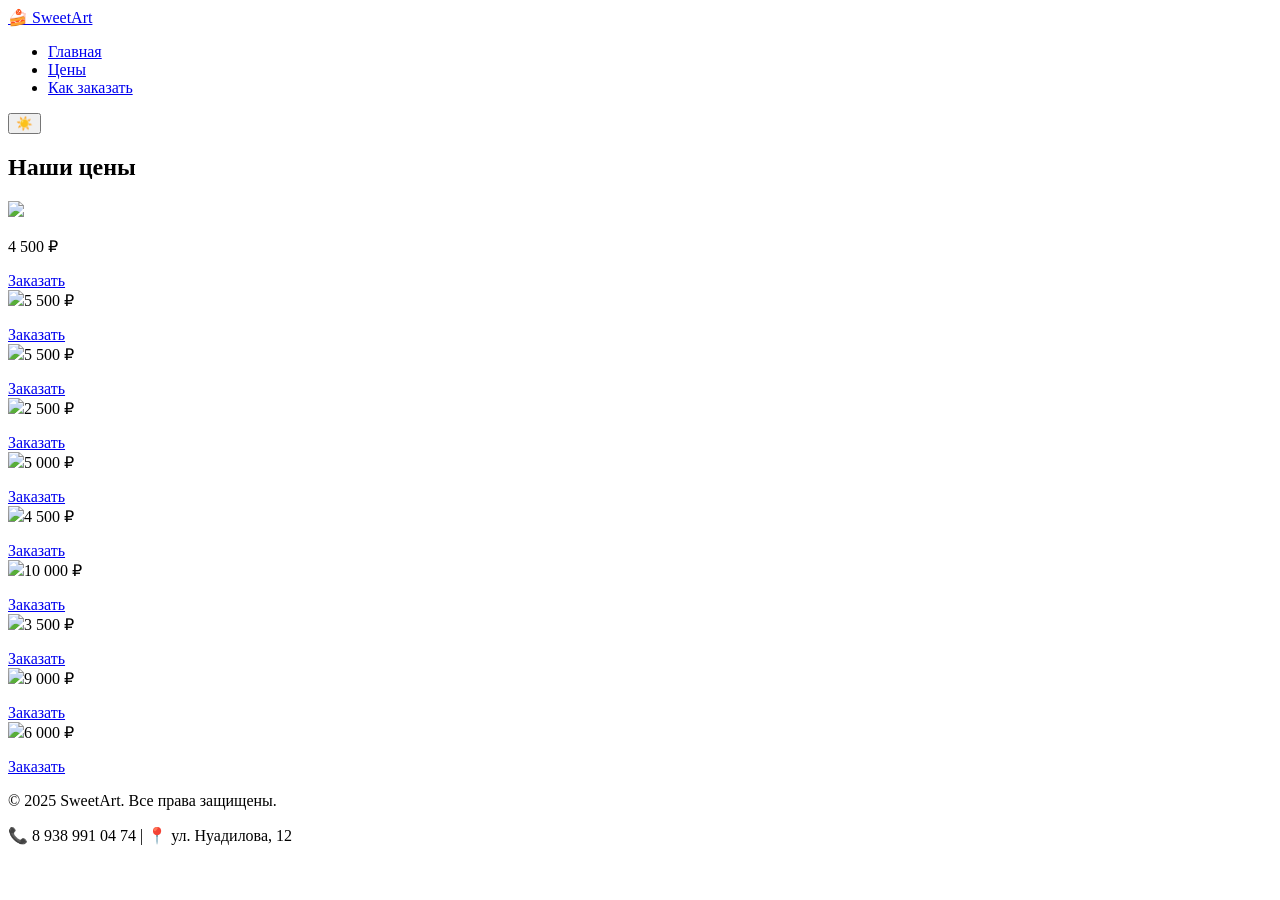
==== about.html @ b753ecaf "Create about.html" ====
<!DOCTYPE html>
<html lang="ru">
<head>
    <meta charset="UTF-8">
    <meta name="viewport" content="width=device-width, initial-scale=1.0">
    <title>Цены на торты | SweetArt</title>
    <link rel="stylesheet" href="style.css">
    <link rel="preconnect" href="https://fonts.googleapis.com">
    <link rel="preconnect" href="https://fonts.gstatic.com" crossorigin>
    <link href="https://fonts.googleapis.com/css2?family=Playfair+Display:wght@600;700&family=Montserrat:wght@300;400;600&display=swap" rel="stylesheet">
    <link rel="stylesheet" href="https://cdnjs.cloudflare.com/ajax/libs/font-awesome/6.4.0/css/all.min.css">
</head>
<body>
    <header class="header" id="header">
        <div class="container header-inner">
            <a href="index.html" class="logo">🍰 SweetArt</a>
            <nav class="nav">
                <ul class="nav-list">
                    <li><a href="index.html" class="nav-link">Главная</a></li>
                    <li><a href="about.html" class="nav-link active">Цены</a></li>
                    <li><a href="page.html" class="nav-link">Как заказать</a></li>
                </ul>
            </nav>
            <button class="theme-toggle" id="themeToggle" aria-label="Переключить тему">
                <span class="theme-icon">☀️</span>
            </button>
        </div>
    </header>

    <main class="pricing-main">
        <section class="container fade-in-up">
            <h1 class="page-title">Наши цены</h1>
            <div class="pricing-grid">
                <!-- Карточки 1-15 -->
                <div class="cake-card fade-in-up">
                    <img src="https://i.ibb.co/XkLkh96b/IMG-20260614-WA0003.jpg"/>
                    <p class="cake-price">4 500 ₽</p>
                    <a href="tel:+79389910474" class="btn-order">Заказать</a>
                </div>
                <div class="cake-card fade-in-up">
                    <img src="https://i.ibb.co/hRXLmxhj/IMG-20260614-WA0002.jpg"
                    <p class="cake-price">5 500 ₽</p>
                    <a href="tel:+79389910474" class="btn-order">Заказать</a>
                </div>
                <div class="cake-card fade-in-up">
                    <img src="https://i.ibb.co/HfKcJW9S/IMG-20260614-WA0005.jpg"
                    <p class="cake-price">5 500 ₽</p>
                    <a href="tel:+79389910474" class="btn-order">Заказать</a>
                </div>
                <div class="cake-card fade-in-up">
                    <img src="https://i.ibb.co/QFNVDpsS/IMG-20260614-WA0004.jpg"
                    <p class="cake-price">2 500 ₽</p>
                    <a href="tel:+79389910474" class="btn-order">Заказать</a>
                </div>
                <div class="cake-card fade-in-up">
                    <img src="https://i.ibb.co/HDD4KJ0s/IMG-20260614-WA0013.jpg"
                    <p class="cake-price">5 000 ₽</p>
                    <a href="tel:+79389910474" class="btn-order">Заказать</a>
                </div>
                <div class="cake-card fade-in-up">
                    <img src="https://i.ibb.co/cXFBywyJ/IMG-20260614-WA0010.jpg"
                    <p class="cake-price">4 500 ₽</p>
                    <a href="tel:+79389910474" class="btn-order">Заказать</a>
                </div>
                <div class="cake-card fade-in-up">
                    <img src="https://i.ibb.co/j73f6Sf/IMG-20260614-WA0014.jpg"
                    <p class="cake-price">10 000 ₽</p>
                    <a href="tel:+79389910474" class="btn-order">Заказать</a>
                </div>
                <div class="cake-card fade-in-up">
                    <img src="https://i.ibb.co/tTd5hp4y/IMG-20260614-WA0012.jpg"
                    <p class="cake-price">3 500 ₽</p>
                    <a href="tel:+79389910474" class="btn-order">Заказать</a>
                </div>
                <div class="cake-card fade-in-up">
                    <img src="https://i.ibb.co/prkfgc9K/IMG-20260614-WA0007.jpg"
                    <p class="cake-price">9 000 ₽</p>
                    <a href="tel:+79389910474" class="btn-order">Заказать</a>
                </div>
                <div class="cake-card fade-in-up">
                    <img src="https://i.ibb.co/7t34cH4P/IMG-20260614-WA0006.jpg"
                    <p class="cake-price">6 000 ₽</p>
                    <a href="tel:+79389910474" class="btn-order">Заказать</a>
                
                </div>
            </div>
        </section>
    </main>

    <footer class="footer">
        <div class="container footer-inner">
            <p>&copy; 2025 SweetArt. Все права защищены.</p>
            <p>📞 8 938 991 04 74 | 📍 ул. Нуадилова, 12</p>
        </div>
    </footer>

    <script>
        const themeToggle = document.getElementById('themeToggle');
        const body = document.body;
        const themeIcon = themeToggle.querySelector('.theme-icon');
        function setTheme(isDark) {
            if (isDark) {
                body.classList.add('dark-mode');
                themeIcon.textContent = '🌙';
                localStorage.setItem('theme', 'dark');
            } else {
                body.classList.remove('dark-mode');
                themeIcon.textContent = '☀️';
                localStorage.setItem('theme', 'light');
            }
        }
        themeToggle.addEventListener('click', () => setTheme(!body.classList.contains('dark-mode')));
        const savedTheme = localStorage.getItem('theme');
        if (savedTheme === 'dark') setTheme(true);
        else if (savedTheme === 'light') setTheme(false);

        const observer = new IntersectionObserver((entries) => {
            entries.forEach(entry => {
                if (entry.isIntersecting) entry.target.classList.add('visible');
            });
        }, { threshold: 0.1 });
        document.querySelectorAll('.fade-in-up').forEach(el => observer.observe(el));

        window.addEventListener('scroll', () => {
            const header = document.getElementById('header');
            if (window.scrollY > 50) header.classList.add('scrolled');
            else header.classList.remove('scrolled');
        });
    </script>
</body>
</html>
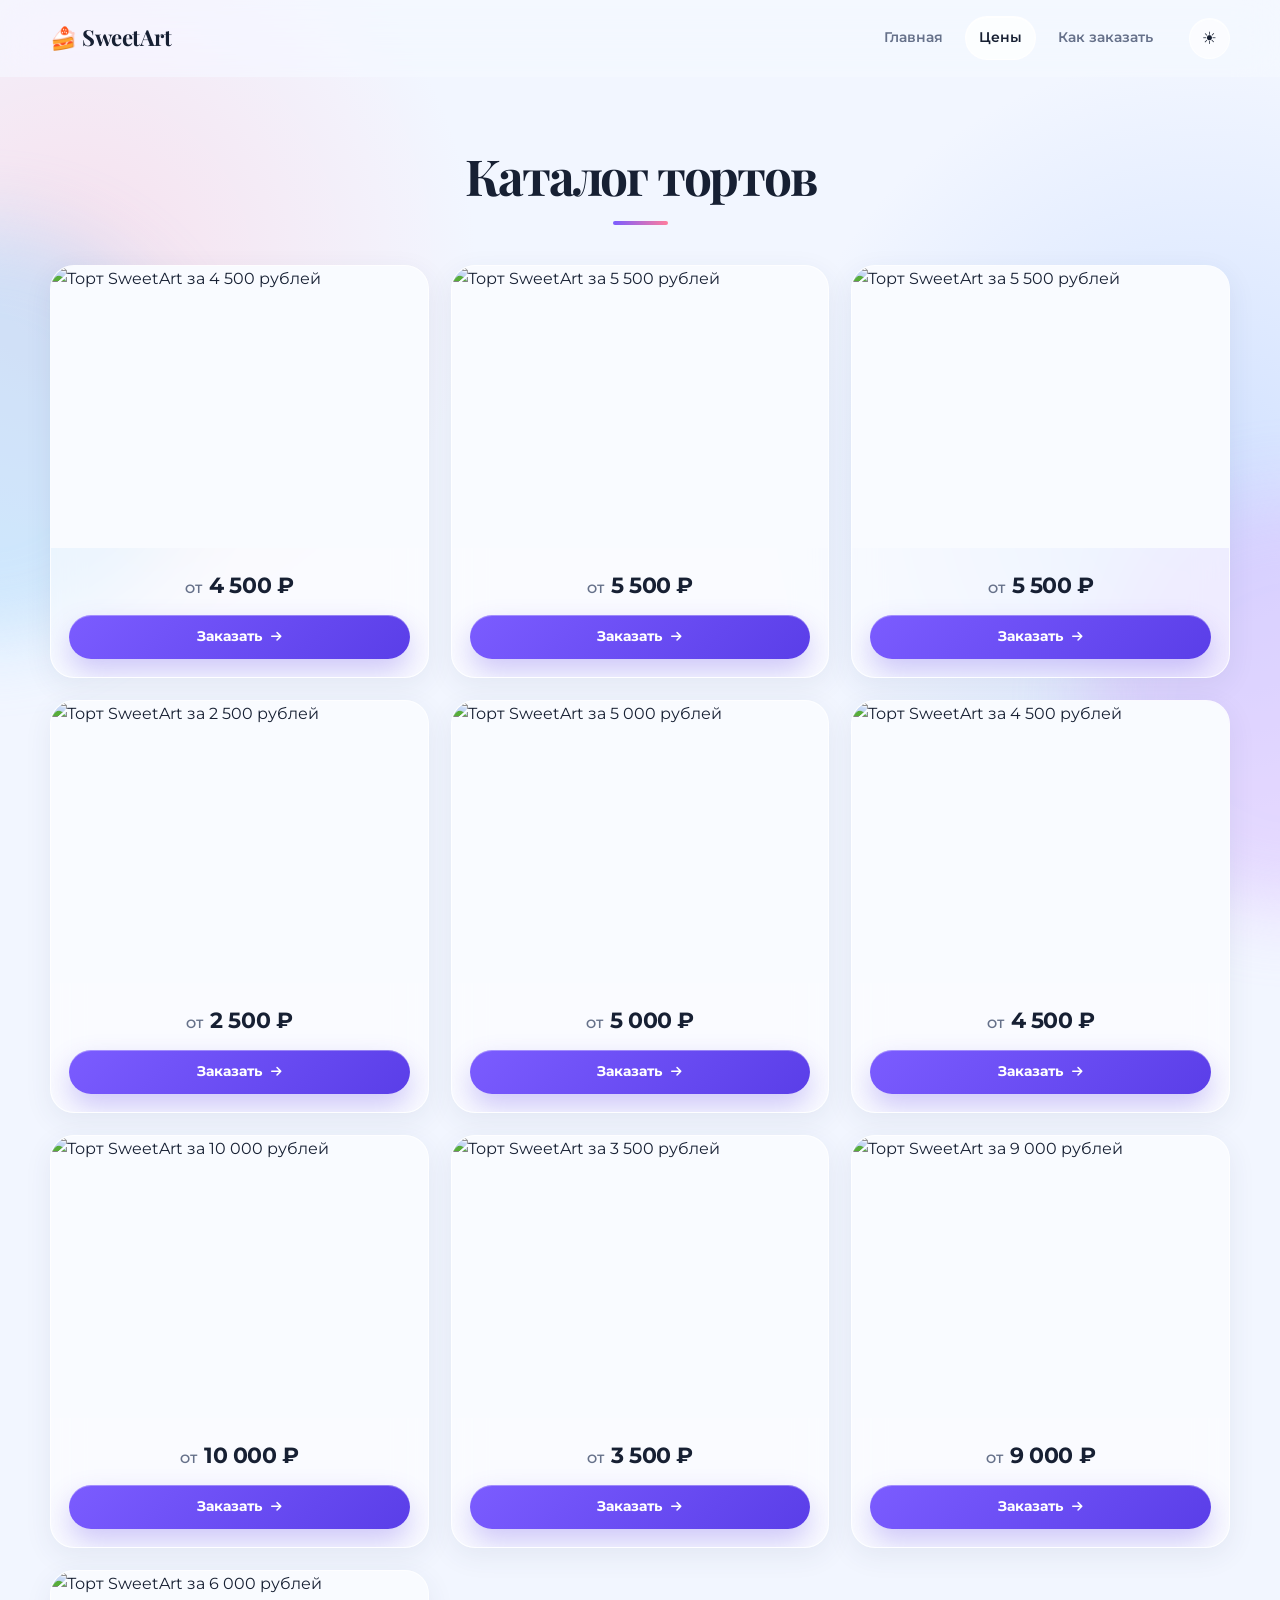
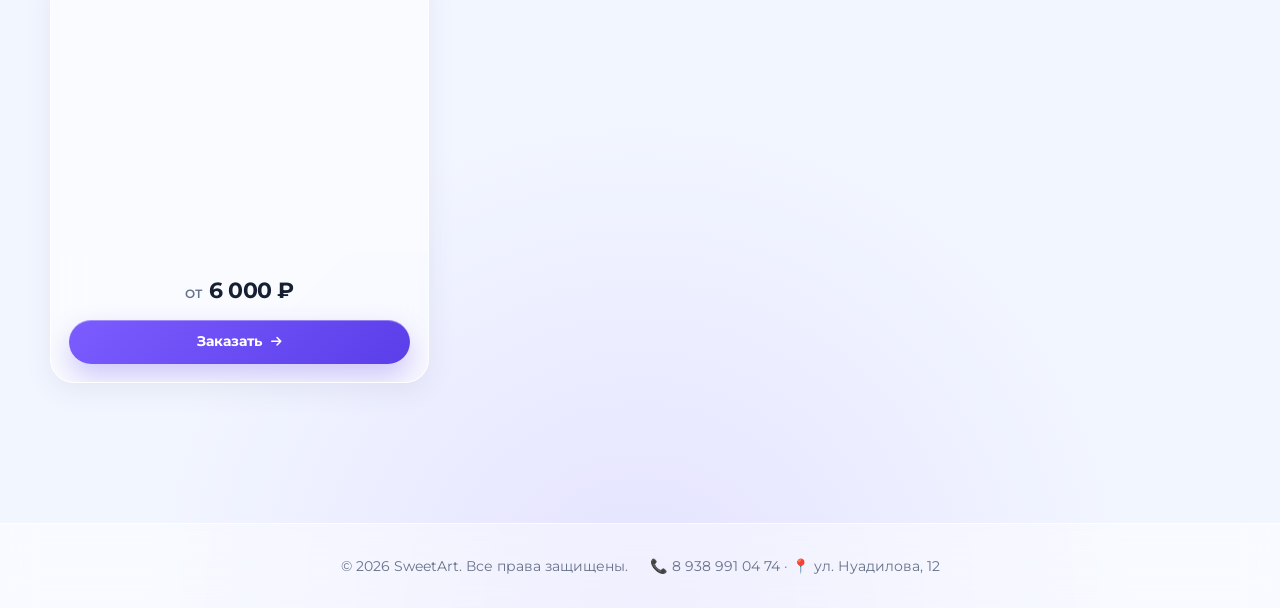
==== commit 5b65155c: "Add files via upload" ====
--- a/about.html
+++ b/about.html
@@ -7,90 +7,88 @@
     <link rel="stylesheet" href="style.css">
     <link rel="preconnect" href="https://fonts.googleapis.com">
     <link rel="preconnect" href="https://fonts.gstatic.com" crossorigin>
-    <link href="https://fonts.googleapis.com/css2?family=Playfair+Display:wght@600;700&family=Montserrat:wght@300;400;600&display=swap" rel="stylesheet">
+    <link href="https://fonts.googleapis.com/css2?family=Montserrat:wght@400;500;600;700&family=Playfair+Display:wght@600;700&display=swap" rel="stylesheet">
     <link rel="stylesheet" href="https://cdnjs.cloudflare.com/ajax/libs/font-awesome/6.4.0/css/all.min.css">
 </head>
 <body>
     <header class="header" id="header">
         <div class="container header-inner">
-            <a href="index.html" class="logo">🍰 SweetArt</a>
-            <nav class="nav">
+            <a href="index.html" class="logo" aria-label="SweetArt — главная">🍰 SweetArt</a>
+            <nav class="nav" aria-label="Основная навигация">
                 <ul class="nav-list">
                     <li><a href="index.html" class="nav-link">Главная</a></li>
-                    <li><a href="about.html" class="nav-link active">Цены</a></li>
+                    <li><a href="about.html" class="nav-link active" aria-current="page">Цены</a></li>
                     <li><a href="page.html" class="nav-link">Как заказать</a></li>
                 </ul>
             </nav>
-            <button class="theme-toggle" id="themeToggle" aria-label="Переключить тему">
-                <span class="theme-icon">☀️</span>
+            <button class="theme-toggle" id="themeToggle" type="button" aria-label="Переключить тему">
+                <span class="theme-icon" aria-hidden="true">☀️</span>
             </button>
         </div>
     </header>
 
     <main class="pricing-main">
         <section class="container fade-in-up">
-            <h1 class="page-title">Наши цены</h1>
+            <h1 class="page-title">Каталог тортов</h1>
             <div class="pricing-grid">
-                <!-- Карточки 1-15 -->
-                <div class="cake-card fade-in-up">
-                    <img src="https://i.ibb.co/XkLkh96b/IMG-20260614-WA0003.jpg"/>
+                <article class="cake-card fade-in-up">
+                    <img src="https://i.ibb.co/XkLkh96b/IMG-20260614-WA0003.jpg" alt="Торт SweetArt за 4 500 рублей" loading="lazy">
                     <p class="cake-price">4 500 ₽</p>
                     <a href="tel:+79389910474" class="btn-order">Заказать</a>
-                </div>
-                <div class="cake-card fade-in-up">
-                    <img src="https://i.ibb.co/hRXLmxhj/IMG-20260614-WA0002.jpg"
+                </article>
+                <article class="cake-card fade-in-up">
+                    <img src="https://i.ibb.co/hRXLmxhj/IMG-20260614-WA0002.jpg" alt="Торт SweetArt за 5 500 рублей" loading="lazy">
                     <p class="cake-price">5 500 ₽</p>
                     <a href="tel:+79389910474" class="btn-order">Заказать</a>
-                </div>
-                <div class="cake-card fade-in-up">
-                    <img src="https://i.ibb.co/HfKcJW9S/IMG-20260614-WA0005.jpg"
+                </article>
+                <article class="cake-card fade-in-up">
+                    <img src="https://i.ibb.co/HfKcJW9S/IMG-20260614-WA0005.jpg" alt="Торт SweetArt за 5 500 рублей" loading="lazy">
                     <p class="cake-price">5 500 ₽</p>
                     <a href="tel:+79389910474" class="btn-order">Заказать</a>
-                </div>
-                <div class="cake-card fade-in-up">
-                    <img src="https://i.ibb.co/QFNVDpsS/IMG-20260614-WA0004.jpg"
+                </article>
+                <article class="cake-card fade-in-up">
+                    <img src="https://i.ibb.co/QFNVDpsS/IMG-20260614-WA0004.jpg" alt="Торт SweetArt за 2 500 рублей" loading="lazy">
                     <p class="cake-price">2 500 ₽</p>
                     <a href="tel:+79389910474" class="btn-order">Заказать</a>
-                </div>
-                <div class="cake-card fade-in-up">
-                    <img src="https://i.ibb.co/HDD4KJ0s/IMG-20260614-WA0013.jpg"
+                </article>
+                <article class="cake-card fade-in-up">
+                    <img src="https://i.ibb.co/HDD4KJ0s/IMG-20260614-WA0013.jpg" alt="Торт SweetArt за 5 000 рублей" loading="lazy">
                     <p class="cake-price">5 000 ₽</p>
                     <a href="tel:+79389910474" class="btn-order">Заказать</a>
-                </div>
-                <div class="cake-card fade-in-up">
-                    <img src="https://i.ibb.co/cXFBywyJ/IMG-20260614-WA0010.jpg"
+                </article>
+                <article class="cake-card fade-in-up">
+                    <img src="https://i.ibb.co/cXFBywyJ/IMG-20260614-WA0010.jpg" alt="Торт SweetArt за 4 500 рублей" loading="lazy">
                     <p class="cake-price">4 500 ₽</p>
                     <a href="tel:+79389910474" class="btn-order">Заказать</a>
-                </div>
-                <div class="cake-card fade-in-up">
-                    <img src="https://i.ibb.co/j73f6Sf/IMG-20260614-WA0014.jpg"
+                </article>
+                <article class="cake-card fade-in-up">
+                    <img src="https://i.ibb.co/j73f6Sf/IMG-20260614-WA0014.jpg" alt="Торт SweetArt за 10 000 рублей" loading="lazy">
                     <p class="cake-price">10 000 ₽</p>
                     <a href="tel:+79389910474" class="btn-order">Заказать</a>
-                </div>
-                <div class="cake-card fade-in-up">
-                    <img src="https://i.ibb.co/tTd5hp4y/IMG-20260614-WA0012.jpg"
+                </article>
+                <article class="cake-card fade-in-up">
+                    <img src="https://i.ibb.co/tTd5hp4y/IMG-20260614-WA0012.jpg" alt="Торт SweetArt за 3 500 рублей" loading="lazy">
                     <p class="cake-price">3 500 ₽</p>
                     <a href="tel:+79389910474" class="btn-order">Заказать</a>
-                </div>
-                <div class="cake-card fade-in-up">
-                    <img src="https://i.ibb.co/prkfgc9K/IMG-20260614-WA0007.jpg"
+                </article>
+                <article class="cake-card fade-in-up">
+                    <img src="https://i.ibb.co/prkfgc9K/IMG-20260614-WA0007.jpg" alt="Торт SweetArt за 9 000 рублей" loading="lazy">
                     <p class="cake-price">9 000 ₽</p>
                     <a href="tel:+79389910474" class="btn-order">Заказать</a>
-                </div>
-                <div class="cake-card fade-in-up">
-                    <img src="https://i.ibb.co/7t34cH4P/IMG-20260614-WA0006.jpg"
+                </article>
+                <article class="cake-card fade-in-up">
+                    <img src="https://i.ibb.co/7t34cH4P/IMG-20260614-WA0006.jpg" alt="Торт SweetArt за 6 000 рублей" loading="lazy">
                     <p class="cake-price">6 000 ₽</p>
                     <a href="tel:+79389910474" class="btn-order">Заказать</a>
-                
-                </div>
+                </article>
             </div>
         </section>
     </main>
 
     <footer class="footer">
         <div class="container footer-inner">
-            <p>&copy; 2025 SweetArt. Все права защищены.</p>
-            <p>📞 8 938 991 04 74 | 📍 ул. Нуадилова, 12</p>
+            <p>&copy; 2026 SweetArt. Все права защищены.</p>
+            <p>📞 8 938 991 04 74 · 📍 ул. Нуадилова, 12</p>
         </div>
     </footer>
 
@@ -99,33 +97,18 @@
         const body = document.body;
         const themeIcon = themeToggle.querySelector('.theme-icon');
         function setTheme(isDark) {
-            if (isDark) {
-                body.classList.add('dark-mode');
-                themeIcon.textContent = '🌙';
-                localStorage.setItem('theme', 'dark');
-            } else {
-                body.classList.remove('dark-mode');
-                themeIcon.textContent = '☀️';
-                localStorage.setItem('theme', 'light');
-            }
+            body.classList.toggle('dark-mode', isDark);
+            themeIcon.textContent = isDark ? '🌙' : '☀️';
+            localStorage.setItem('theme', isDark ? 'dark' : 'light');
         }
         themeToggle.addEventListener('click', () => setTheme(!body.classList.contains('dark-mode')));
-        const savedTheme = localStorage.getItem('theme');
-        if (savedTheme === 'dark') setTheme(true);
-        else if (savedTheme === 'light') setTheme(false);
+        setTheme(localStorage.getItem('theme') === 'dark');
 
         const observer = new IntersectionObserver((entries) => {
-            entries.forEach(entry => {
-                if (entry.isIntersecting) entry.target.classList.add('visible');
-            });
-        }, { threshold: 0.1 });
+            entries.forEach(entry => { if (entry.isIntersecting) entry.target.classList.add('visible'); });
+        }, { threshold: 0.08 });
         document.querySelectorAll('.fade-in-up').forEach(el => observer.observe(el));
-
-        window.addEventListener('scroll', () => {
-            const header = document.getElementById('header');
-            if (window.scrollY > 50) header.classList.add('scrolled');
-            else header.classList.remove('scrolled');
-        });
+        window.addEventListener('scroll', () => document.getElementById('header').classList.toggle('scrolled', window.scrollY > 16));
     </script>
 </body>
 </html>
--- a/style.css
+++ b/style.css
@@ -0,0 +1,216 @@
+:root {
+    --bg: #f2f6ff;
+    --bg-soft: #f9fbff;
+    --surface: rgba(255, 255, 255, 0.58);
+    --surface-strong: rgba(255, 255, 255, 0.78);
+    --surface-solid: #ffffff;
+    --text: #172033;
+    --text-muted: #66718a;
+    --accent: #7b5cff;
+    --accent-deep: #5a3ee8;
+    --accent-warm: #ff7c9c;
+    --line: rgba(255, 255, 255, 0.72);
+    --line-dark: rgba(27, 38, 59, 0.09);
+    --shadow-sm: 0 8px 28px rgba(45, 65, 106, 0.08);
+    --shadow: 0 24px 70px rgba(49, 66, 107, 0.15);
+    --hero-glow: rgba(123, 92, 255, 0.25);
+    --header-bg: rgba(246, 248, 255, 0.62);
+    --footer-bg: rgba(255, 255, 255, 0.46);
+    --transition: 220ms cubic-bezier(.2, .75, .25, 1);
+}
+
+.dark-mode {
+    --bg: #0f1422;
+    --bg-soft: #151b2d;
+    --surface: rgba(25, 33, 53, 0.58);
+    --surface-strong: rgba(26, 35, 57, 0.79);
+    --surface-solid: #1a2337;
+    --text: #f6f8ff;
+    --text-muted: #b7c1d6;
+    --accent: #a995ff;
+    --accent-deep: #8e78ff;
+    --accent-warm: #ff9ab3;
+    --line: rgba(255, 255, 255, 0.14);
+    --line-dark: rgba(255, 255, 255, 0.12);
+    --shadow-sm: 0 10px 32px rgba(0, 0, 0, 0.22);
+    --shadow: 0 28px 75px rgba(0, 0, 0, 0.38);
+    --hero-glow: rgba(169, 149, 255, 0.18);
+    --header-bg: rgba(15, 20, 34, 0.62);
+    --footer-bg: rgba(18, 25, 42, 0.64);
+}
+
+* { box-sizing: border-box; }
+html { scroll-behavior: smooth; }
+body {
+    min-width: 320px;
+    margin: 0;
+    overflow-x: hidden;
+    background:
+        radial-gradient(circle at 6% 12%, rgba(255, 182, 203, .34), transparent 25rem),
+        radial-gradient(circle at 94% 22%, rgba(155, 190, 255, .38), transparent 27rem),
+        radial-gradient(circle at 50% 100%, rgba(192, 174, 255, .28), transparent 31rem),
+        var(--bg);
+    color: var(--text);
+    font-family: "Montserrat", system-ui, sans-serif;
+    line-height: 1.6;
+    transition: background-color var(--transition), color var(--transition);
+}
+
+body::before,
+body::after {
+    position: fixed;
+    z-index: -1;
+    content: "";
+    width: 26rem;
+    height: 26rem;
+    border-radius: 50%;
+    pointer-events: none;
+    filter: blur(38px);
+    opacity: .42;
+}
+body::before { top: 25vh; left: -14rem; background: #9dd9ff; }
+body::after { top: 55vh; right: -14rem; background: #d8b4ff; }
+
+h1, h2, h3, .logo { font-family: "Playfair Display", Georgia, serif; }
+h1, h2, h3, p { margin-top: 0; }
+a { color: inherit; text-decoration: none; }
+img { display: block; max-width: 100%; }
+button { font: inherit; }
+
+.container { width: min(1180px, calc(100% - 40px)); margin: 0 auto; }
+
+/* Motion */
+.fade-in-up { opacity: 0; transform: translateY(24px); transition: opacity .65s ease, transform .65s ease; }
+.fade-in-up.visible { opacity: 1; transform: translateY(0); }
+.step-left { transform: translateX(-24px); }
+.step-right { transform: translateX(24px); }
+.step-bottom { transform: translateY(24px); }
+.step-left.visible, .step-right.visible, .step-bottom.visible { transform: translate(0); opacity: 1; }
+@media (prefers-reduced-motion: reduce) {
+    *, *::before, *::after { scroll-behavior: auto !important; transition-duration: .01ms !important; animation-duration: .01ms !important; animation-iteration-count: 1 !important; }
+}
+
+/* Header */
+.header {
+    position: fixed;
+    inset: 0 0 auto;
+    z-index: 20;
+    border-bottom: 1px solid transparent;
+    background: var(--header-bg);
+    backdrop-filter: blur(20px) saturate(155%);
+    -webkit-backdrop-filter: blur(20px) saturate(155%);
+    transition: background var(--transition), border-color var(--transition), box-shadow var(--transition);
+}
+.header.scrolled { border-color: var(--line); box-shadow: var(--shadow-sm); }
+.header-inner { min-height: 76px; display: flex; align-items: center; gap: 22px; justify-content: space-between; }
+.logo { display: inline-flex; align-items: center; gap: 9px; color: var(--text); font-size: 1.38rem; font-weight: 700; letter-spacing: -.02em; white-space: nowrap; }
+.logo::first-letter { color: var(--accent); }
+.nav { margin-left: auto; }
+.nav-list { display: flex; align-items: center; gap: 8px; margin: 0; padding: 0; list-style: none; }
+.nav-link { display: block; padding: 9px 13px; border: 1px solid transparent; border-radius: 999px; color: var(--text-muted); font-size: .9rem; font-weight: 600; transition: background var(--transition), color var(--transition), border-color var(--transition), transform var(--transition); }
+.nav-link:hover { color: var(--text); transform: translateY(-1px); }
+.nav-link.active { border-color: var(--line); background: var(--surface-strong); box-shadow: inset 0 1px 0 rgba(255,255,255,.68); color: var(--text); }
+.theme-toggle { width: 41px; height: 41px; display: grid; place-items: center; flex: 0 0 auto; border: 1px solid var(--line); border-radius: 50%; background: var(--surface); color: var(--text); box-shadow: inset 0 1px 0 rgba(255,255,255,.62); cursor: pointer; transition: transform var(--transition), background var(--transition); }
+.theme-toggle:hover { transform: translateY(-2px) rotate(9deg); background: var(--surface-strong); }
+.theme-icon { font-size: 1.05rem; }
+
+/* Core sections */
+main { padding-top: 76px; }
+section { padding: 82px 0; }
+.section-title, .page-title { margin-bottom: 18px; color: var(--text); font-size: clamp(2rem, 4vw, 3.1rem); line-height: 1.1; letter-spacing: -.045em; text-align: center; }
+.section-title::after, .page-title::after { width: 55px; height: 4px; display: block; margin: 18px auto 0; border-radius: 999px; background: linear-gradient(90deg, var(--accent), var(--accent-warm)); content: ""; }
+
+/* Hero */
+.hero {
+    position: relative;
+    min-height: min(710px, calc(100svh - 76px));
+    display: grid;
+    place-items: center;
+    overflow: hidden;
+    text-align: center;
+}
+.hero::before, .hero::after { position: absolute; content: ""; border-radius: 50%; pointer-events: none; }
+.hero::before { width: 34rem; height: 34rem; top: -15rem; left: -12rem; background: radial-gradient(circle, rgba(255, 255, 255, .92) 0, rgba(255,255,255,.18) 35%, transparent 70%); }
+.hero::after { width: 31rem; height: 31rem; right: -12rem; bottom: -13rem; background: radial-gradient(circle, var(--hero-glow), transparent 70%); }
+.hero-overlay { position: absolute; inset: 32px; border: 1px solid var(--line); border-radius: 34px; background: linear-gradient(120deg, rgba(255,255,255,.36), rgba(255,255,255,.07)); box-shadow: inset 0 1px 0 rgba(255,255,255,.6); }
+.hero-content { position: relative; z-index: 1; max-width: 840px; padding: 60px 30px; }
+.hero-content::before { display: block; margin-bottom: 17px; color: var(--accent-deep); content: "КОНДИТЕРСКАЯ В СЕРНОВОДСКЕ"; font-size: .72rem; font-weight: 700; letter-spacing: .16em; }
+.hero-title { max-width: 780px; margin: 0 auto 20px; font-size: clamp(2.7rem, 6vw, 5.6rem); line-height: .98; letter-spacing: -.06em; }
+.hero-subtitle { max-width: 620px; margin: 0 auto 32px; color: var(--text-muted); font-size: clamp(1.05rem, 2.2vw, 1.28rem); }
+.hero-cta, .btn-order { display: inline-flex; align-items: center; justify-content: center; gap: 9px; border-radius: 999px; background: linear-gradient(135deg, var(--accent), var(--accent-deep)); color: #fff; font-weight: 700; box-shadow: 0 13px 28px rgba(92, 64, 233, .28), inset 0 1px 0 rgba(255,255,255,.32); transition: transform var(--transition), box-shadow var(--transition), filter var(--transition); }
+.hero-cta { min-height: 54px; padding: 0 25px; }
+.hero-cta::before { content: "\f095"; font-family: "Font Awesome 6 Free"; font-weight: 900; font-size: .9rem; }
+.hero-cta:hover, .btn-order:hover { filter: saturate(1.15); transform: translateY(-3px); box-shadow: 0 18px 34px rgba(92, 64, 233, .35); }
+
+/* Informational blocks */
+.about-master { padding-bottom: 34px; }
+.about-text { max-width: 850px; margin: 0 auto; padding: 28px 34px; border: 1px solid var(--line); border-radius: 28px; background: var(--surface); box-shadow: var(--shadow-sm), inset 0 1px 0 rgba(255,255,255,.55); color: var(--text-muted); font-size: 1.05rem; line-height: 1.8; text-align: center; backdrop-filter: blur(16px); }
+.contacts { padding-top: 42px; }
+.contact-cards { display: grid; grid-template-columns: repeat(2, minmax(0, 1fr)); gap: 20px; max-width: 850px; margin: 0 auto; }
+.contact-card { min-height: 168px; display: grid; place-content: center; justify-items: center; padding: 28px; border: 1px solid var(--line); border-radius: 26px; background: var(--surface); box-shadow: var(--shadow-sm), inset 0 1px 0 rgba(255,255,255,.55); text-align: center; backdrop-filter: blur(16px); transition: transform var(--transition), box-shadow var(--transition); }
+.contact-card:hover { transform: translateY(-5px); box-shadow: var(--shadow); }
+.contact-card .icon { margin-bottom: 13px; color: var(--accent); font-size: 1.6rem; }
+.contact-link, .contact-address { max-width: 100%; color: var(--text); font-size: clamp(1.04rem, 2vw, 1.25rem); font-weight: 700; overflow-wrap: anywhere; }
+.map-section { padding-top: 44px; }
+.map-wrapper { overflow: hidden; border: 1px solid var(--line); border-radius: 28px; background: var(--surface); box-shadow: var(--shadow); }
+.map-wrapper iframe { width: 100%; height: clamp(300px, 45vw, 460px); border: 0; filter: saturate(.88) contrast(.96); }
+.dark-mode .map-wrapper iframe { filter: grayscale(.18) invert(.88) hue-rotate(175deg) saturate(.62); }
+
+/* Price page */
+.pricing-main section { padding-top: 72px; }
+.page-title { margin-top: 0; margin-bottom: 40px; }
+.pricing-grid { display: grid; grid-template-columns: repeat(3, minmax(0, 1fr)); gap: 22px; margin-bottom: 10px; }
+.cake-card { min-width: 0; display: flex; flex-direction: column; overflow: hidden; border: 1px solid var(--line); border-radius: 24px; background: var(--surface); box-shadow: var(--shadow-sm), inset 0 1px 0 rgba(255,255,255,.55); backdrop-filter: blur(16px); transition: transform var(--transition), box-shadow var(--transition), border-color var(--transition); }
+.cake-card:hover { z-index: 1; transform: translateY(-7px); border-color: rgba(123, 92, 255, .42); box-shadow: var(--shadow); }
+.cake-card img { width: 100%; height: auto; aspect-ratio: 4 / 3; object-fit: cover; background: var(--bg-soft); }
+.cake-price { margin: 0; padding: 20px 20px 12px; color: var(--text); font-size: 1.35rem; font-weight: 700; letter-spacing: -.02em; text-align: center; }
+.cake-price::before { margin-right: 7px; color: var(--text-muted); content: "от"; font-size: .78rem; font-weight: 600; letter-spacing: 0; text-transform: uppercase; }
+.btn-order { min-height: 44px; margin: 0 18px 18px; padding: 0 20px; font-size: .9rem; }
+.btn-order::after { content: "\f061"; font-family: "Font Awesome 6 Free"; font-weight: 900; font-size: .75rem; }
+
+/* Steps */
+.steps { display: grid; grid-template-columns: repeat(3, minmax(0, 1fr)); gap: 20px; max-width: 1120px; margin: 0 auto; }
+.step { min-height: 260px; padding: 30px 26px; border: 1px solid var(--line); border-radius: 26px; background: var(--surface); box-shadow: var(--shadow-sm), inset 0 1px 0 rgba(255,255,255,.55); text-align: center; backdrop-filter: blur(16px); transition: transform var(--transition), box-shadow var(--transition); }
+.step:hover { transform: translateY(-6px); box-shadow: var(--shadow); }
+.step-icon { width: 62px; height: 62px; display: grid; place-items: center; margin: 0 auto 20px; border: 1px solid var(--line); border-radius: 20px; background: var(--surface-strong); font-size: 1.8rem; box-shadow: inset 0 1px 0 rgba(255,255,255,.65); }
+.step h3 { margin-bottom: 11px; color: var(--text); font-size: 1.34rem; line-height: 1.25; }
+.step p { margin: 0; color: var(--text-muted); font-size: .95rem; }
+.step p a { color: var(--accent-deep); font-weight: 700; text-decoration: underline; text-decoration-color: rgba(123,92,255,.35); text-underline-offset: 3px; }
+
+/* Footer */
+.footer { margin-top: 48px; padding: 31px 0; border-top: 1px solid var(--line); background: var(--footer-bg); color: var(--text-muted); text-align: center; backdrop-filter: blur(16px); }
+.footer-inner { display: flex; justify-content: center; flex-wrap: wrap; gap: 8px 22px; }
+.footer-inner p { margin: 0; font-size: .88rem; }
+
+/* Responsive */
+@media (max-width: 900px) {
+    .pricing-grid { grid-template-columns: repeat(2, minmax(0, 1fr)); }
+    .steps { grid-template-columns: 1fr; max-width: 660px; }
+    .step { min-height: auto; }
+}
+@media (max-width: 690px) {
+    .container { width: min(100% - 28px, 1180px); }
+    .header-inner { min-height: 68px; padding: 6px 0 7px; gap: 10px; flex-wrap: wrap; }
+    main { padding-top: 112px; }
+    .nav { order: 3; width: 100%; margin: -4px 0 10px; overflow-x: auto; }
+    .nav-list { width: max-content; gap: 4px; padding-bottom: 2px; }
+    .nav-link { padding: 7px 10px; font-size: .78rem; }
+    .hero { min-height: 570px; }
+    .hero-overlay { inset: 14px; border-radius: 26px; }
+    .hero-content { padding: 48px 16px; }
+    section { padding: 62px 0; }
+    .about-text { padding: 24px 20px; font-size: .98rem; }
+    .contact-cards { grid-template-columns: 1fr; }
+    .contact-card { min-height: 136px; }
+}
+@media (max-width: 520px) {
+    .logo { font-size: 1.18rem; }
+    .theme-toggle { width: 37px; height: 37px; }
+    .hero-title { font-size: 2.7rem; }
+    .hero-subtitle { font-size: 1rem; }
+    .hero-cta { width: min(100%, 330px); padding: 0 18px; font-size: .88rem; }
+    .pricing-main section { padding-top: 50px; }
+    .pricing-grid { grid-template-columns: 1fr; gap: 18px; }
+    .cake-card img { aspect-ratio: 4 / 3; }
+    .page-title { margin-bottom: 30px; }
+}
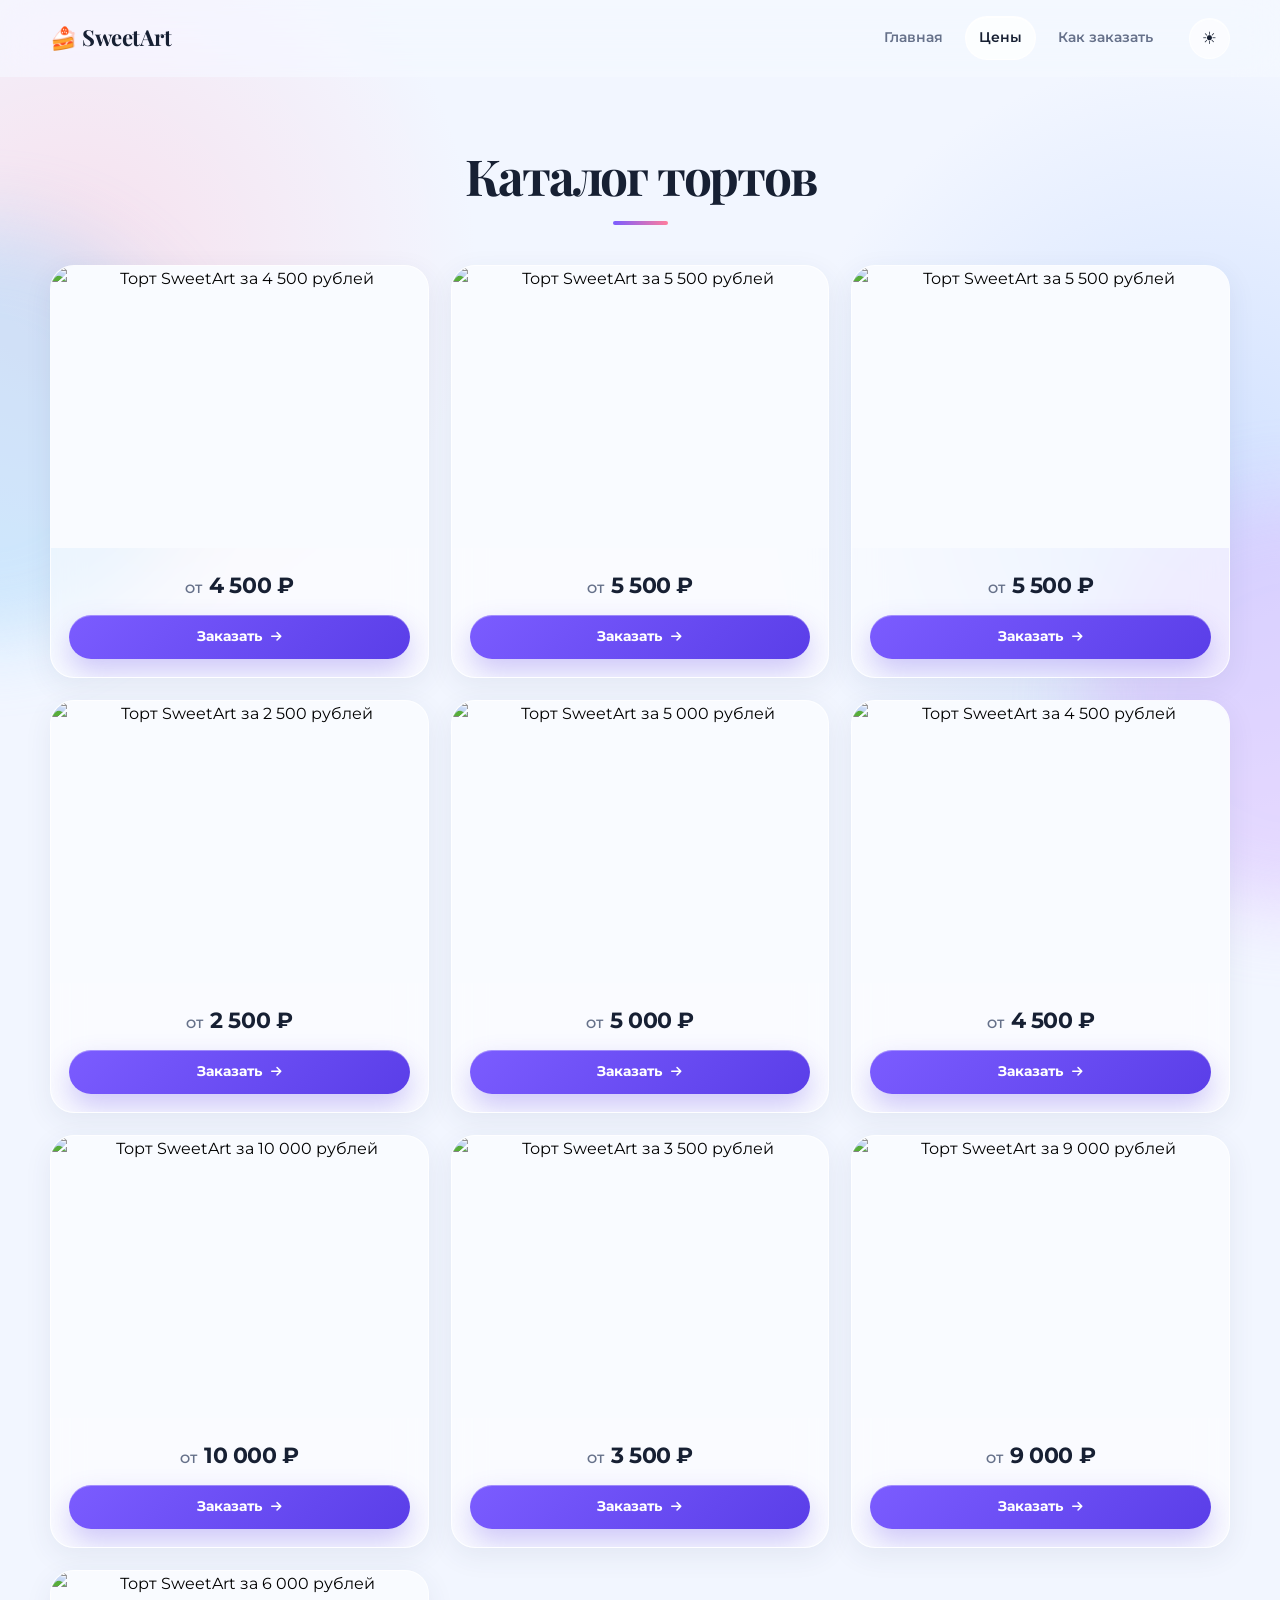
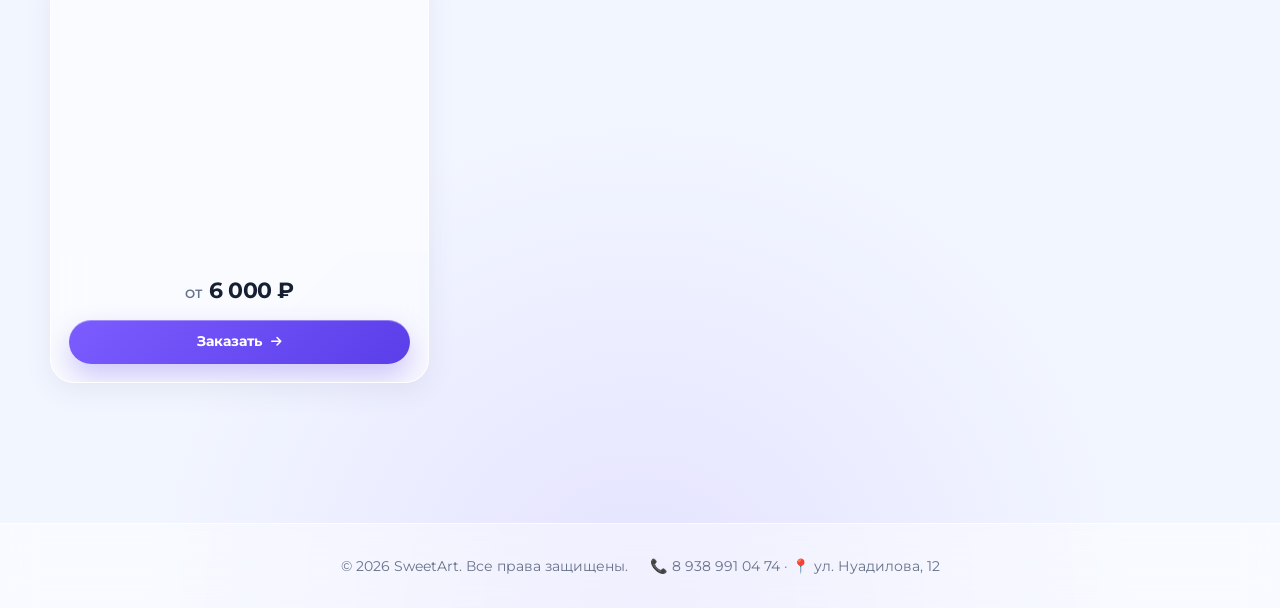
==== commit f56b9fe1: "Add files via upload" ====
--- a/about.html
+++ b/about.html
@@ -32,52 +32,52 @@
             <h1 class="page-title">Каталог тортов</h1>
             <div class="pricing-grid">
                 <article class="cake-card fade-in-up">
-                    <img src="https://i.ibb.co/XkLkh96b/IMG-20260614-WA0003.jpg" alt="Торт SweetArt за 4 500 рублей" loading="lazy">
+                    <button class="lightbox-trigger" type="button" aria-label="Открыть увеличенное фото торта"><img src="https://i.ibb.co/XkLkh96b/IMG-20260614-WA0003.jpg" alt="Торт SweetArt за 4 500 рублей" loading="lazy"></button>
                     <p class="cake-price">4 500 ₽</p>
                     <a href="tel:+79389910474" class="btn-order">Заказать</a>
                 </article>
                 <article class="cake-card fade-in-up">
-                    <img src="https://i.ibb.co/hRXLmxhj/IMG-20260614-WA0002.jpg" alt="Торт SweetArt за 5 500 рублей" loading="lazy">
+                    <button class="lightbox-trigger" type="button" aria-label="Открыть увеличенное фото торта"><img src="https://i.ibb.co/hRXLmxhj/IMG-20260614-WA0002.jpg" alt="Торт SweetArt за 5 500 рублей" loading="lazy"></button>
                     <p class="cake-price">5 500 ₽</p>
                     <a href="tel:+79389910474" class="btn-order">Заказать</a>
                 </article>
                 <article class="cake-card fade-in-up">
-                    <img src="https://i.ibb.co/HfKcJW9S/IMG-20260614-WA0005.jpg" alt="Торт SweetArt за 5 500 рублей" loading="lazy">
+                    <button class="lightbox-trigger" type="button" aria-label="Открыть увеличенное фото торта"><img src="https://i.ibb.co/HfKcJW9S/IMG-20260614-WA0005.jpg" alt="Торт SweetArt за 5 500 рублей" loading="lazy"></button>
                     <p class="cake-price">5 500 ₽</p>
                     <a href="tel:+79389910474" class="btn-order">Заказать</a>
                 </article>
                 <article class="cake-card fade-in-up">
-                    <img src="https://i.ibb.co/QFNVDpsS/IMG-20260614-WA0004.jpg" alt="Торт SweetArt за 2 500 рублей" loading="lazy">
+                    <button class="lightbox-trigger" type="button" aria-label="Открыть увеличенное фото торта"><img src="https://i.ibb.co/QFNVDpsS/IMG-20260614-WA0004.jpg" alt="Торт SweetArt за 2 500 рублей" loading="lazy"></button>
                     <p class="cake-price">2 500 ₽</p>
                     <a href="tel:+79389910474" class="btn-order">Заказать</a>
                 </article>
                 <article class="cake-card fade-in-up">
-                    <img src="https://i.ibb.co/HDD4KJ0s/IMG-20260614-WA0013.jpg" alt="Торт SweetArt за 5 000 рублей" loading="lazy">
+                    <button class="lightbox-trigger" type="button" aria-label="Открыть увеличенное фото торта"><img src="https://i.ibb.co/HDD4KJ0s/IMG-20260614-WA0013.jpg" alt="Торт SweetArt за 5 000 рублей" loading="lazy"></button>
                     <p class="cake-price">5 000 ₽</p>
                     <a href="tel:+79389910474" class="btn-order">Заказать</a>
                 </article>
                 <article class="cake-card fade-in-up">
-                    <img src="https://i.ibb.co/cXFBywyJ/IMG-20260614-WA0010.jpg" alt="Торт SweetArt за 4 500 рублей" loading="lazy">
+                    <button class="lightbox-trigger" type="button" aria-label="Открыть увеличенное фото торта"><img src="https://i.ibb.co/cXFBywyJ/IMG-20260614-WA0010.jpg" alt="Торт SweetArt за 4 500 рублей" loading="lazy"></button>
                     <p class="cake-price">4 500 ₽</p>
                     <a href="tel:+79389910474" class="btn-order">Заказать</a>
                 </article>
                 <article class="cake-card fade-in-up">
-                    <img src="https://i.ibb.co/j73f6Sf/IMG-20260614-WA0014.jpg" alt="Торт SweetArt за 10 000 рублей" loading="lazy">
+                    <button class="lightbox-trigger" type="button" aria-label="Открыть увеличенное фото торта"><img src="https://i.ibb.co/j73f6Sf/IMG-20260614-WA0014.jpg" alt="Торт SweetArt за 10 000 рублей" loading="lazy"></button>
                     <p class="cake-price">10 000 ₽</p>
                     <a href="tel:+79389910474" class="btn-order">Заказать</a>
                 </article>
                 <article class="cake-card fade-in-up">
-                    <img src="https://i.ibb.co/tTd5hp4y/IMG-20260614-WA0012.jpg" alt="Торт SweetArt за 3 500 рублей" loading="lazy">
+                    <button class="lightbox-trigger" type="button" aria-label="Открыть увеличенное фото торта"><img src="https://i.ibb.co/tTd5hp4y/IMG-20260614-WA0012.jpg" alt="Торт SweetArt за 3 500 рублей" loading="lazy"></button>
                     <p class="cake-price">3 500 ₽</p>
                     <a href="tel:+79389910474" class="btn-order">Заказать</a>
                 </article>
                 <article class="cake-card fade-in-up">
-                    <img src="https://i.ibb.co/prkfgc9K/IMG-20260614-WA0007.jpg" alt="Торт SweetArt за 9 000 рублей" loading="lazy">
+                    <button class="lightbox-trigger" type="button" aria-label="Открыть увеличенное фото торта"><img src="https://i.ibb.co/prkfgc9K/IMG-20260614-WA0007.jpg" alt="Торт SweetArt за 9 000 рублей" loading="lazy"></button>
                     <p class="cake-price">9 000 ₽</p>
                     <a href="tel:+79389910474" class="btn-order">Заказать</a>
                 </article>
                 <article class="cake-card fade-in-up">
-                    <img src="https://i.ibb.co/7t34cH4P/IMG-20260614-WA0006.jpg" alt="Торт SweetArt за 6 000 рублей" loading="lazy">
+                    <button class="lightbox-trigger" type="button" aria-label="Открыть увеличенное фото торта"><img src="https://i.ibb.co/7t34cH4P/IMG-20260614-WA0006.jpg" alt="Торт SweetArt за 6 000 рублей" loading="lazy"></button>
                     <p class="cake-price">6 000 ₽</p>
                     <a href="tel:+79389910474" class="btn-order">Заказать</a>
                 </article>
@@ -92,6 +92,7 @@
         </div>
     </footer>
 
+    <script src="lightbox.js" defer></script>
     <script>
         const themeToggle = document.getElementById('themeToggle');
         const body = document.body;
--- a/style.css
+++ b/style.css
@@ -214,3 +214,144 @@
     .cake-card img { aspect-ratio: 4 / 3; }
     .page-title { margin-bottom: 30px; }
 }
+
+/* Full-screen cake photo viewer */
+.lightbox-trigger {
+    position: relative;
+    display: block;
+    width: 100%;
+    padding: 0;
+    border: 0;
+    background: transparent;
+    cursor: zoom-in;
+}
+.lightbox-trigger::after {
+    position: absolute;
+    right: 14px;
+    bottom: 14px;
+    width: 38px;
+    height: 38px;
+    display: grid;
+    place-items: center;
+    border: 1px solid rgba(255, 255, 255, .48);
+    border-radius: 50%;
+    background: rgba(28, 24, 40, .38);
+    box-shadow: 0 8px 22px rgba(20, 17, 35, .18), inset 0 1px 0 rgba(255,255,255,.32);
+    color: #fff;
+    content: "\f00e";
+    font-family: "Font Awesome 6 Free";
+    font-size: .9rem;
+    font-weight: 900;
+    opacity: 0;
+    transform: translateY(6px);
+    transition: opacity var(--transition), transform var(--transition), background var(--transition);
+    pointer-events: none;
+}
+.lightbox-trigger:hover::after,
+.lightbox-trigger:focus-visible::after {
+    opacity: 1;
+    transform: translateY(0);
+}
+.lightbox-trigger:focus-visible {
+    outline: 3px solid rgba(123, 92, 255, .72);
+    outline-offset: -3px;
+}
+.lightbox-trigger img {
+    display: block;
+    transition: transform 340ms ease, filter 340ms ease;
+}
+.lightbox-trigger:hover img,
+.lightbox-trigger:focus-visible img {
+    filter: brightness(.94) saturate(1.06);
+    transform: scale(1.035);
+}
+
+.lightbox-open { overflow: hidden; }
+.lightbox {
+    position: fixed;
+    z-index: 1000;
+    inset: 0;
+    display: grid;
+    place-items: center;
+    padding: 24px;
+    visibility: hidden;
+    opacity: 0;
+    transition: opacity 220ms ease, visibility 220ms ease;
+}
+.lightbox.is-open {
+    visibility: visible;
+    opacity: 1;
+}
+.lightbox-backdrop {
+    position: absolute;
+    inset: 0;
+    background: rgba(11, 10, 18, .78);
+    backdrop-filter: blur(12px);
+}
+.lightbox-content {
+    position: relative;
+    z-index: 1;
+    width: min(100%, 1180px);
+    max-height: calc(100svh - 48px);
+    display: grid;
+    justify-items: center;
+    gap: 12px;
+    padding: 12px;
+    border: 1px solid rgba(255, 255, 255, .26);
+    border-radius: 26px;
+    background: rgba(255, 255, 255, .10);
+    box-shadow: 0 28px 80px rgba(0,0,0,.42), inset 0 1px 0 rgba(255,255,255,.24);
+    transform: translateY(14px) scale(.985);
+    transition: transform 240ms ease;
+}
+.lightbox.is-open .lightbox-content { transform: translateY(0) scale(1); }
+.lightbox-image {
+    width: auto;
+    max-width: 100%;
+    max-height: calc(100svh - 130px);
+    display: block;
+    border-radius: 16px;
+    object-fit: contain;
+    box-shadow: 0 16px 42px rgba(0, 0, 0, .34);
+}
+.lightbox-caption {
+    max-width: min(100%, 720px);
+    margin: 0;
+    color: rgba(255,255,255,.88);
+    font-size: .9rem;
+    line-height: 1.45;
+    text-align: center;
+}
+.lightbox-close {
+    position: absolute;
+    top: -12px;
+    right: -12px;
+    width: 43px;
+    height: 43px;
+    display: grid;
+    place-items: center;
+    border: 1px solid rgba(255,255,255,.42);
+    border-radius: 50%;
+    background: rgba(41, 35, 58, .82);
+    box-shadow: 0 10px 26px rgba(0,0,0,.30), inset 0 1px 0 rgba(255,255,255,.22);
+    color: #fff;
+    cursor: pointer;
+    font-size: 1.95rem;
+    line-height: 1;
+    transition: transform var(--transition), background var(--transition);
+}
+.lightbox-close:hover,
+.lightbox-close:focus-visible {
+    background: rgba(92, 64, 233, .95);
+    transform: rotate(90deg) scale(1.05);
+}
+.lightbox-close:focus-visible { outline: 3px solid #fff; outline-offset: 3px; }
+
+@media (max-width: 520px) {
+    .lightbox { padding: 15px; }
+    .lightbox-content { max-height: calc(100svh - 30px); padding: 8px; border-radius: 20px; }
+    .lightbox-image { max-height: calc(100svh - 100px); border-radius: 13px; }
+    .lightbox-close { top: -8px; right: -6px; width: 40px; height: 40px; }
+    .lightbox-caption { font-size: .78rem; }
+    .lightbox-trigger::after { opacity: 1; transform: translateY(0); }
+}
